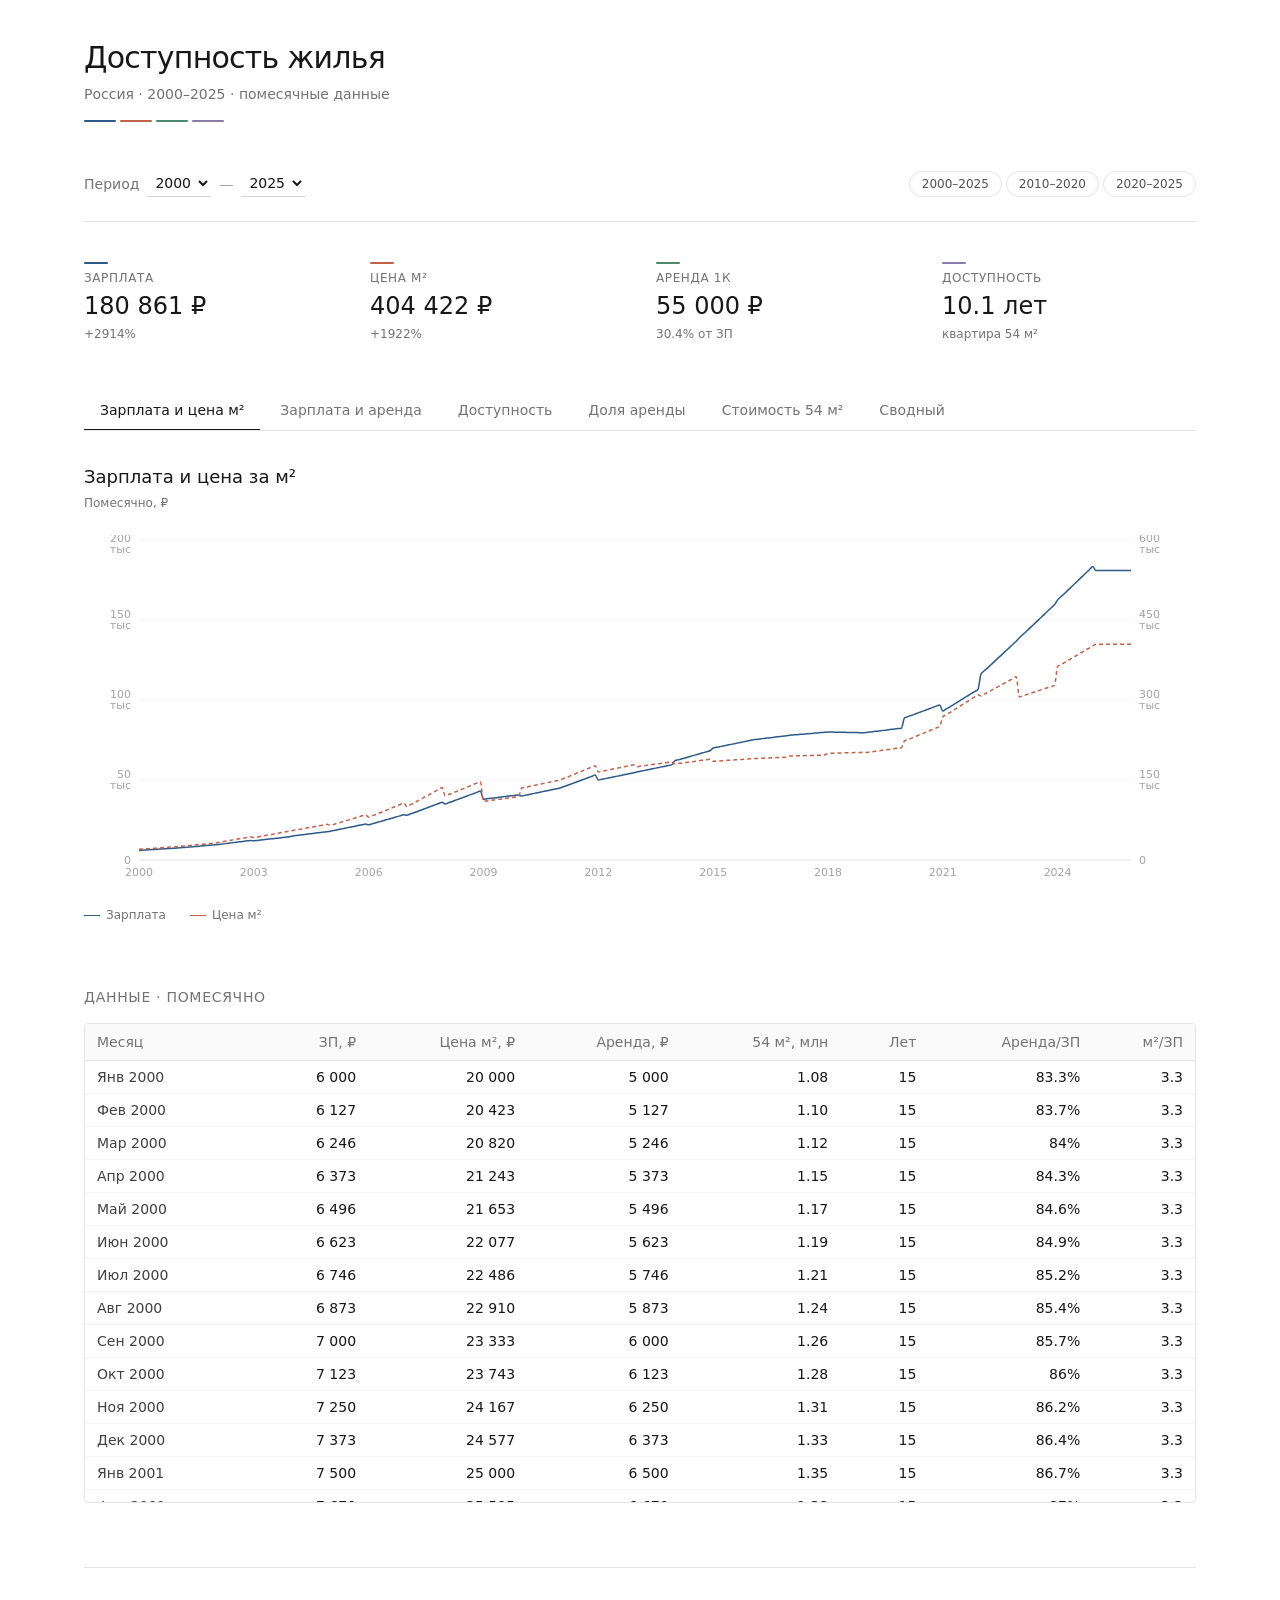
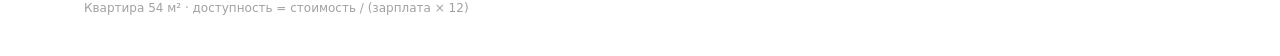
==== docs/index.html @ 2fc3dabb "Add year labels to X-axis chart ticks - Updated tickFormatter function in all chart components (sala" ====
<!doctype html>
<html lang="ru">
  <head>
    <meta charset="UTF-8" />
    <meta name="viewport" content="width=device-width, initial-scale=1.0" />
    <title>Доступность жилья в России · 2000–2025</title>
    <style>
      html, body {
        margin: 0;
        padding: 0;
        width: 100%;
        height: 100%;
        background-color: #ffffff;
        color: #171717;
        font-family: -apple-system, BlinkMacSystemFont, "Segoe UI", system-ui, sans-serif;
        -webkit-font-smoothing: antialiased;
      }
    </style>
    <script type="module" crossorigin src="./assets/index-QJTiPJtJ.js"></script>
    <link rel="stylesheet" crossorigin href="./assets/index-BvCu2fGX.css">
  </head>
  <body>
    <div id="root"></div>
  </body>
</html>
---- docs/assets/index-BvCu2fGX.css ----
/*! tailwindcss v4.3.3 | MIT License | https://tailwindcss.com */@layer properties{@supports (((-webkit-hyphens:none)) and (not (margin-trim:inline))) or ((-moz-orient:inline) and (not (color:rgb(from red r g b)))){*,:before,:after,::backdrop{--tw-rotate-x:initial;--tw-rotate-y:initial;--tw-rotate-z:initial;--tw-skew-x:initial;--tw-skew-y:initial;--tw-border-style:solid;--tw-font-weight:initial;--tw-tracking:initial;--tw-ordinal:initial;--tw-slashed-zero:initial;--tw-numeric-figure:initial;--tw-numeric-spacing:initial;--tw-numeric-fraction:initial;--tw-shadow:0 0 #0000;--tw-shadow-color:initial;--tw-shadow-alpha:100%;--tw-inset-shadow:0 0 #0000;--tw-inset-shadow-color:initial;--tw-inset-shadow-alpha:100%;--tw-ring-color:initial;--tw-ring-shadow:0 0 #0000;--tw-inset-ring-color:initial;--tw-inset-ring-shadow:0 0 #0000;--tw-ring-inset:initial;--tw-ring-offset-width:0px;--tw-ring-offset-color:#fff;--tw-ring-offset-shadow:0 0 #0000;--tw-blur:initial;--tw-brightness:initial;--tw-contrast:initial;--tw-grayscale:initial;--tw-hue-rotate:initial;--tw-invert:initial;--tw-opacity:initial;--tw-saturate:initial;--tw-sepia:initial;--tw-drop-shadow:initial;--tw-drop-shadow-color:initial;--tw-drop-shadow-alpha:100%;--tw-drop-shadow-size:initial;--tw-ease:initial}}}@layer theme{:root,:host{--font-sans:-apple-system, BlinkMacSystemFont, "Segoe UI", Roboto, "Helvetica Neue", "Noto Sans", Arial, sans-serif, "Apple Color Emoji", "Segoe UI Emoji", "Segoe UI Symbol", "Noto Color Emoji";--font-mono:ui-monospace, SFMono-Regular, Menlo, Monaco, Consolas, "Liberation Mono", "Courier New", monospace;--color-neutral-50:oklch(98.5% 0 none);--color-neutral-100:oklch(97% 0 none);--color-neutral-200:oklch(92.2% 0 none);--color-neutral-300:oklch(87% 0 none);--color-neutral-400:oklch(70.8% 0 none);--color-neutral-500:oklch(55.6% 0 none);--color-neutral-600:oklch(43.9% 0 none);--color-neutral-700:oklch(37.1% 0 none);--color-neutral-800:oklch(26.9% 0 none);--color-neutral-900:oklch(20.5% 0 none);--color-white:#fff;--spacing:.25rem;--container-6xl:72rem;--text-xs:.75rem;--text-xs--line-height:calc(1 / .75);--text-sm:.875rem;--text-sm--line-height:calc(1.25 / .875);--text-lg:1.125rem;--text-lg--line-height:calc(1.75 / 1.125);--text-2xl:1.5rem;--text-2xl--line-height:calc(2 / 1.5);--text-3xl:1.875rem;--text-3xl--line-height: 1.2 ;--font-weight-light:300;--font-weight-medium:500;--tracking-tight:-.025em;--tracking-wider:.05em;--radius-sm:.25rem;--ease-in:cubic-bezier(.4, 0, 1, 1);--ease-out:cubic-bezier(0, 0, .2, 1);--ease-in-out:cubic-bezier(.4, 0, .2, 1);--default-transition-duration:.15s;--default-transition-timing-function:cubic-bezier(.4, 0, .2, 1);--default-font-family:var(--font-sans);--default-mono-font-family:var(--font-mono)}}@layer base{*,:after,:before,::backdrop{box-sizing:border-box;border:0 solid;margin:0;padding:0}::file-selector-button{box-sizing:border-box;border:0 solid;margin:0;padding:0}html,:host{-webkit-text-size-adjust:100%;-moz-tab-size:4;tab-size:4;line-height:1.5;font-family:var(--default-font-family,-apple-system, BlinkMacSystemFont, "Segoe UI", Roboto, "Helvetica Neue", "Noto Sans", Arial, sans-serif, "Apple Color Emoji", "Segoe UI Emoji", "Segoe UI Symbol", "Noto Color Emoji");font-feature-settings:var(--default-font-feature-settings,normal);font-variation-settings:var(--default-font-variation-settings,normal);-webkit-tap-highlight-color:transparent}hr{height:0;color:inherit;border-top-width:1px}abbr:where([title]){-webkit-text-decoration:underline dotted;text-decoration:underline dotted}h1,h2,h3,h4,h5,h6{font-size:inherit;font-weight:inherit}a{color:inherit;-webkit-text-decoration:inherit;text-decoration:inherit}b,strong{font-weight:bolder}code,kbd,samp,pre{font-family:var(--default-mono-font-family,ui-monospace, SFMono-Regular, Menlo, Monaco, Consolas, "Liberation Mono", "Courier New", monospace);font-feature-settings:var(--default-mono-font-feature-settings,normal);font-variation-settings:var(--default-mono-font-variation-settings,normal);font-size:1em}small{font-size:80%}sub,sup{vertical-align:baseline;font-size:75%;line-height:0;position:relative}sub{bottom:-.25em}sup{top:-.5em}table{text-indent:0;border-color:inherit;border-collapse:collapse}:-moz-focusring:where(:not(iframe)){outline:auto}progress{vertical-align:baseline}summary{display:list-item}ol,ul,menu{list-style:none}img,svg,video,canvas,audio,iframe,embed,object{vertical-align:middle;display:block}img,video{max-width:100%;height:auto}button,input,select,optgroup,textarea{font:inherit;font-feature-settings:inherit;font-variation-settings:inherit;letter-spacing:inherit;color:inherit;opacity:1;background-color:#0000;border-radius:0}::file-selector-button{font:inherit;font-feature-settings:inherit;font-variation-settings:inherit;letter-spacing:inherit;color:inherit;opacity:1;background-color:#0000;border-radius:0}:where(select:is([multiple],[size])) optgroup{font-weight:bolder}:where(select:is([multiple],[size])) optgroup option{padding-inline-start:20px}::file-selector-button{margin-inline-end:4px}::placeholder{opacity:1}@supports (not ((-webkit-appearance:-apple-pay-button))) or (contain-intrinsic-size:1px){::placeholder{color:currentColor}@supports (color:color-mix(in lab,red,red)){::placeholder{color:color-mix(in oklab,currentcolor 50%,transparent)}}}textarea{resize:vertical}::-webkit-search-decoration{-webkit-appearance:none}::-webkit-date-and-time-value{min-height:1lh;text-align:inherit}::-webkit-datetime-edit{display:inline-flex}::-webkit-datetime-edit-fields-wrapper{padding:0}::-webkit-datetime-edit{padding-block:0}::-webkit-datetime-edit-year-field{padding-block:0}::-webkit-datetime-edit-month-field{padding-block:0}::-webkit-datetime-edit-day-field{padding-block:0}::-webkit-datetime-edit-hour-field{padding-block:0}::-webkit-datetime-edit-minute-field{padding-block:0}::-webkit-datetime-edit-second-field{padding-block:0}::-webkit-datetime-edit-millisecond-field{padding-block:0}::-webkit-datetime-edit-meridiem-field{padding-block:0}::-webkit-calendar-picker-indicator{line-height:1}:-moz-ui-invalid{box-shadow:none}button,input:where([type=button],[type=reset],[type=submit]){-webkit-appearance:button;-moz-appearance:button;appearance:button}::file-selector-button{-webkit-appearance:button;-moz-appearance:button;appearance:button}::-webkit-inner-spin-button{height:auto}::-webkit-outer-spin-button{height:auto}[hidden]:where(:not([hidden=until-found])){display:none!important}}@layer components;@layer utilities{.visible{visibility:visible}.absolute{position:absolute}.fixed{position:fixed}.relative{position:relative}.sticky{position:sticky}.top-0{top:0}.right-0{right:0}.bottom-0{bottom:0}.left-0{left:0}.container{width:100%}@media(min-width:40rem){.container{max-width:40rem}}@media(min-width:48rem){.container{max-width:48rem}}@media(min-width:64rem){.container{max-width:64rem}}@media(min-width:80rem){.container{max-width:80rem}}@media(min-width:96rem){.container{max-width:96rem}}.mx-auto{margin-inline:auto}.mt-1{margin-top:var(--spacing)}.mt-2{margin-top:calc(var(--spacing) * 2)}.mt-3{margin-top:calc(var(--spacing) * 3)}.mt-4{margin-top:calc(var(--spacing) * 4)}.mr-1\.5{margin-right:calc(var(--spacing) * 1.5)}.mb-1{margin-bottom:var(--spacing)}.mb-4{margin-bottom:calc(var(--spacing) * 4)}.mb-6{margin-bottom:calc(var(--spacing) * 6)}.mb-8{margin-bottom:calc(var(--spacing) * 8)}.mb-10{margin-bottom:calc(var(--spacing) * 10)}.mb-12{margin-bottom:calc(var(--spacing) * 12)}.mb-16{margin-bottom:calc(var(--spacing) * 16)}.ml-auto{margin-left:auto}.block{display:block}.flex{display:flex}.grid{display:grid}.hidden{display:none}.inline-block{display:inline-block}.table{display:table}.h-0\.5{height:calc(var(--spacing) * .5)}.h-2{height:calc(var(--spacing) * 2)}.h-px{height:1px}.max-h-\[480px\]{max-height:480px}.min-h-screen{min-height:100vh}.w-2{width:calc(var(--spacing) * 2)}.w-4{width:calc(var(--spacing) * 4)}.w-6{width:calc(var(--spacing) * 6)}.w-8{width:calc(var(--spacing) * 8)}.w-full{width:100%}.max-w-6xl{max-width:var(--container-6xl)}.transform{transform:var(--tw-rotate-x,) var(--tw-rotate-y,) var(--tw-rotate-z,) var(--tw-skew-x,) var(--tw-skew-y,)}.resize{resize:both}.grid-cols-2{grid-template-columns:repeat(2,minmax(0,1fr))}.flex-wrap{flex-wrap:wrap}.items-center{align-items:center}.gap-1{gap:var(--spacing)}.gap-1\.5{gap:calc(var(--spacing) * 1.5)}.gap-2{gap:calc(var(--spacing) * 2)}.gap-4{gap:calc(var(--spacing) * 4)}.gap-5{gap:calc(var(--spacing) * 5)}.gap-6{gap:calc(var(--spacing) * 6)}.gap-8{gap:calc(var(--spacing) * 8)}.overflow-x-auto{overflow-x:auto}.overflow-y-auto{overflow-y:auto}.rounded-full{border-radius:3.40282e38px}.rounded-sm{border-radius:var(--radius-sm)}.border{border-style:var(--tw-border-style);border-width:1px}.border-t{border-top-style:var(--tw-border-style);border-top-width:1px}.border-b{border-bottom-style:var(--tw-border-style);border-bottom-width:1px}.border-neutral-100{border-color:var(--color-neutral-100)}.border-neutral-200{border-color:var(--color-neutral-200)}.border-neutral-300{border-color:var(--color-neutral-300)}.bg-neutral-50{background-color:var(--color-neutral-50)}.bg-neutral-900{background-color:var(--color-neutral-900)}.bg-transparent{background-color:#0000}.bg-white{background-color:var(--color-white)}.px-1{padding-inline:var(--spacing)}.px-3{padding-inline:calc(var(--spacing) * 3)}.px-4{padding-inline:calc(var(--spacing) * 4)}.px-5{padding-inline:calc(var(--spacing) * 5)}.py-1{padding-block:var(--spacing)}.py-1\.5{padding-block:calc(var(--spacing) * 1.5)}.py-2{padding-block:calc(var(--spacing) * 2)}.py-2\.5{padding-block:calc(var(--spacing) * 2.5)}.py-10{padding-block:calc(var(--spacing) * 10)}.pt-2{padding-top:calc(var(--spacing) * 2)}.pt-8{padding-top:calc(var(--spacing) * 8)}.pb-6{padding-bottom:calc(var(--spacing) * 6)}.text-left{text-align:left}.text-right{text-align:right}.text-2xl{font-size:var(--text-2xl);line-height:var(--tw-leading,var(--text-2xl--line-height))}.text-3xl{font-size:var(--text-3xl);line-height:var(--tw-leading,var(--text-3xl--line-height))}.text-lg{font-size:var(--text-lg);line-height:var(--tw-leading,var(--text-lg--line-height))}.text-sm{font-size:var(--text-sm);line-height:var(--tw-leading,var(--text-sm--line-height))}.text-xs{font-size:var(--text-xs);line-height:var(--tw-leading,var(--text-xs--line-height))}.font-light{--tw-font-weight:var(--font-weight-light);font-weight:var(--font-weight-light)}.font-medium{--tw-font-weight:var(--font-weight-medium);font-weight:var(--font-weight-medium)}.tracking-tight{--tw-tracking:var(--tracking-tight);letter-spacing:var(--tracking-tight)}.tracking-wider{--tw-tracking:var(--tracking-wider);letter-spacing:var(--tracking-wider)}.text-neutral-400{color:var(--color-neutral-400)}.text-neutral-500{color:var(--color-neutral-500)}.text-neutral-600{color:var(--color-neutral-600)}.text-neutral-700{color:var(--color-neutral-700)}.text-neutral-900{color:var(--color-neutral-900)}.uppercase{text-transform:uppercase}.tabular-nums{--tw-numeric-spacing:tabular-nums;font-variant-numeric:var(--tw-ordinal,) var(--tw-slashed-zero,) var(--tw-numeric-figure,) var(--tw-numeric-spacing,) var(--tw-numeric-fraction,)}.shadow-sm{--tw-shadow:0 1px 3px 0 var(--tw-shadow-color,#0000001a), 0 1px 2px -1px var(--tw-shadow-color,#0000001a);box-shadow:var(--tw-inset-shadow),var(--tw-inset-ring-shadow),var(--tw-ring-offset-shadow),var(--tw-ring-shadow),var(--tw-shadow)}.blur{--tw-blur:blur(8px);filter:var(--tw-blur,) var(--tw-brightness,) var(--tw-contrast,) var(--tw-grayscale,) var(--tw-hue-rotate,) var(--tw-invert,) var(--tw-saturate,) var(--tw-sepia,) var(--tw-drop-shadow,)}.invert{--tw-invert:invert(100%);filter:var(--tw-blur,) var(--tw-brightness,) var(--tw-contrast,) var(--tw-grayscale,) var(--tw-hue-rotate,) var(--tw-invert,) var(--tw-saturate,) var(--tw-sepia,) var(--tw-drop-shadow,)}.filter{filter:var(--tw-blur,) var(--tw-brightness,) var(--tw-contrast,) var(--tw-grayscale,) var(--tw-hue-rotate,) var(--tw-invert,) var(--tw-saturate,) var(--tw-sepia,) var(--tw-drop-shadow,)}.transition{transition-property:color,background-color,border-color,outline-color,text-decoration-color,fill,stroke,--tw-gradient-from,--tw-gradient-via,--tw-gradient-to,opacity,box-shadow,transform,translate,scale,rotate,filter,-webkit-backdrop-filter,backdrop-filter,display,content-visibility,overlay,pointer-events;transition-timing-function:var(--tw-ease,var(--default-transition-timing-function));transition-duration:var(--tw-duration,var(--default-transition-duration))}.transition\!{transition-property:color,background-color,border-color,outline-color,text-decoration-color,fill,stroke,--tw-gradient-from,--tw-gradient-via,--tw-gradient-to,opacity,box-shadow,transform,translate,scale,rotate,filter,-webkit-backdrop-filter,backdrop-filter,display,content-visibility,overlay,pointer-events!important;transition-timing-function:var(--tw-ease,var(--default-transition-timing-function))!important;transition-duration:var(--tw-duration,var(--default-transition-duration))!important}.transition-colors{transition-property:color,background-color,border-color,outline-color,text-decoration-color,fill,stroke,--tw-gradient-from,--tw-gradient-via,--tw-gradient-to;transition-timing-function:var(--tw-ease,var(--default-transition-timing-function));transition-duration:var(--tw-duration,var(--default-transition-duration))}.ease-in{--tw-ease:var(--ease-in);transition-timing-function:var(--ease-in)}.ease-in-out{--tw-ease:var(--ease-in-out);transition-timing-function:var(--ease-in-out)}.ease-out{--tw-ease:var(--ease-out);transition-timing-function:var(--ease-out)}@media(hover:hover){.hover\:border-neutral-400:hover{border-color:var(--color-neutral-400)}.hover\:bg-neutral-50\/50:hover{background-color:#fafafa80}@supports (color:color-mix(in lab,red,red)){.hover\:bg-neutral-50\/50:hover{background-color:color-mix(in oklab,var(--color-neutral-50) 50%,transparent)}}.hover\:text-neutral-800:hover{color:var(--color-neutral-800)}.hover\:text-neutral-900:hover{color:var(--color-neutral-900)}}.focus\:border-neutral-900:focus{border-color:var(--color-neutral-900)}.focus\:outline-none:focus{--tw-outline-style:none;outline-style:none}@media(min-width:48rem){.md\:grid-cols-4{grid-template-columns:repeat(4,minmax(0,1fr))}}}@property --tw-rotate-x{syntax:"*";inherits:false}@property --tw-rotate-y{syntax:"*";inherits:false}@property --tw-rotate-z{syntax:"*";inherits:false}@property --tw-skew-x{syntax:"*";inherits:false}@property --tw-skew-y{syntax:"*";inherits:false}@property --tw-border-style{syntax:"*";inherits:false;initial-value:solid}@property --tw-font-weight{syntax:"*";inherits:false}@property --tw-tracking{syntax:"*";inherits:false}@property --tw-ordinal{syntax:"*";inherits:false}@property --tw-slashed-zero{syntax:"*";inherits:false}@property --tw-numeric-figure{syntax:"*";inherits:false}@property --tw-numeric-spacing{syntax:"*";inherits:false}@property --tw-numeric-fraction{syntax:"*";inherits:false}@property --tw-shadow{syntax:"*";inherits:false;initial-value:0 0 #0000}@property --tw-shadow-color{syntax:"*";inherits:false}@property --tw-shadow-alpha{syntax:"<percentage>";inherits:false;initial-value:100%}@property --tw-inset-shadow{syntax:"*";inherits:false;initial-value:0 0 #0000}@property --tw-inset-shadow-color{syntax:"*";inherits:false}@property --tw-inset-shadow-alpha{syntax:"<percentage>";inherits:false;initial-value:100%}@property --tw-ring-color{syntax:"*";inherits:false}@property --tw-ring-shadow{syntax:"*";inherits:false;initial-value:0 0 #0000}@property --tw-inset-ring-color{syntax:"*";inherits:false}@property --tw-inset-ring-shadow{syntax:"*";inherits:false;initial-value:0 0 #0000}@property --tw-ring-inset{syntax:"*";inherits:false}@property --tw-ring-offset-width{syntax:"<length>";inherits:false;initial-value:0}@property --tw-ring-offset-color{syntax:"*";inherits:false;initial-value:#fff}@property --tw-ring-offset-shadow{syntax:"*";inherits:false;initial-value:0 0 #0000}@property --tw-blur{syntax:"*";inherits:false}@property --tw-brightness{syntax:"*";inherits:false}@property --tw-contrast{syntax:"*";inherits:false}@property --tw-grayscale{syntax:"*";inherits:false}@property --tw-hue-rotate{syntax:"*";inherits:false}@property --tw-invert{syntax:"*";inherits:false}@property --tw-opacity{syntax:"*";inherits:false}@property --tw-saturate{syntax:"*";inherits:false}@property --tw-sepia{syntax:"*";inherits:false}@property --tw-drop-shadow{syntax:"*";inherits:false}@property --tw-drop-shadow-color{syntax:"*";inherits:false}@property --tw-drop-shadow-alpha{syntax:"<percentage>";inherits:false;initial-value:100%}@property --tw-drop-shadow-size{syntax:"*";inherits:false}@property --tw-ease{syntax:"*";inherits:false}
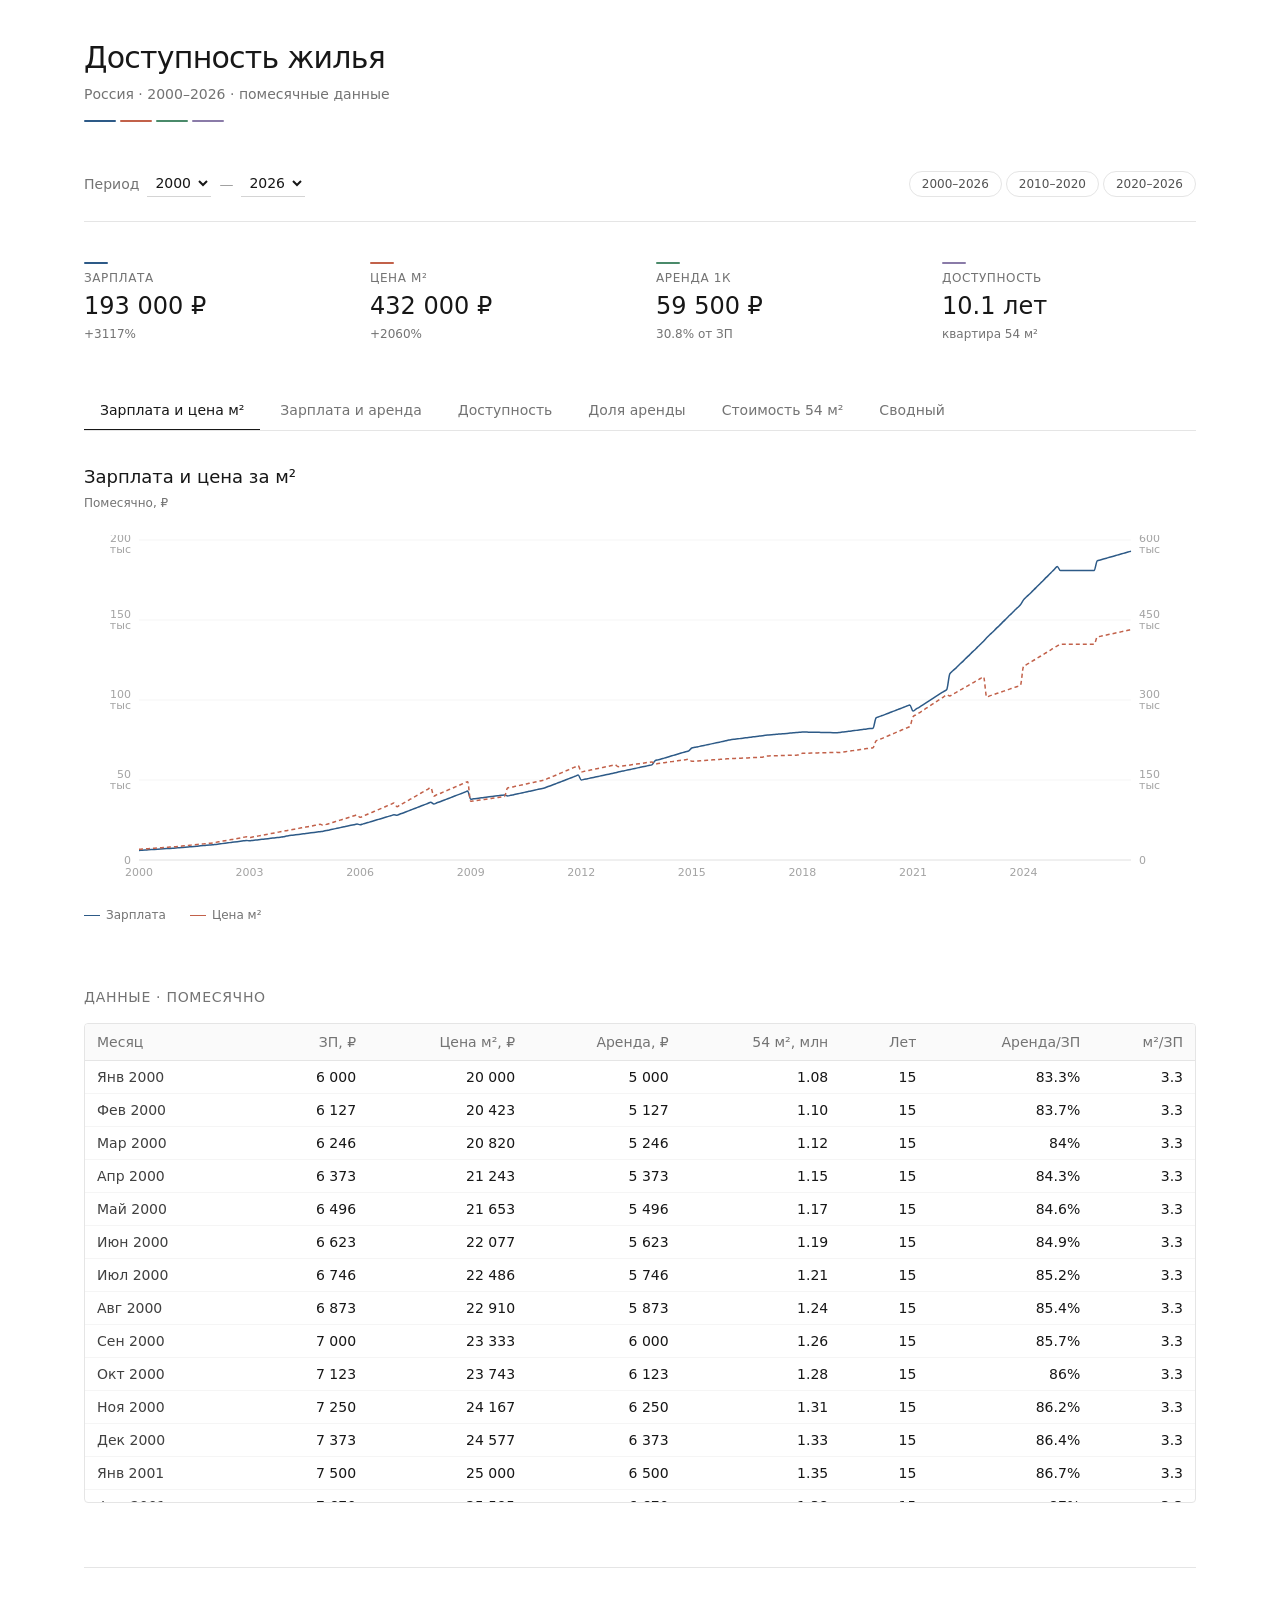
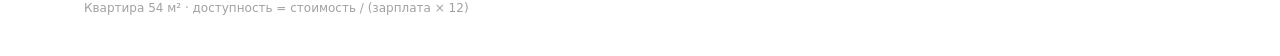
==== commit a0d68e4e: "Add 2026 housing affordability data to dashboard - Updated `docs/assets/index-BOC7VUZ_.js` to includ" ====
--- a/docs/index.html
+++ b/docs/index.html
@@ -3,7 +3,7 @@
   <head>
     <meta charset="UTF-8" />
     <meta name="viewport" content="width=device-width, initial-scale=1.0" />
-    <title>Доступность жилья в России · 2000–2025</title>
+    <title>Доступность жилья в России · 2000–2026</title>
     <style>
       html, body {
         margin: 0;
@@ -16,7 +16,7 @@
         -webkit-font-smoothing: antialiased;
       }
     </style>
-    <script type="module" crossorigin src="./assets/index-QJTiPJtJ.js"></script>
+    <script type="module" crossorigin src="./assets/index-BOC7VUZ_.js"></script>
     <link rel="stylesheet" crossorigin href="./assets/index-BvCu2fGX.css">
   </head>
   <body>
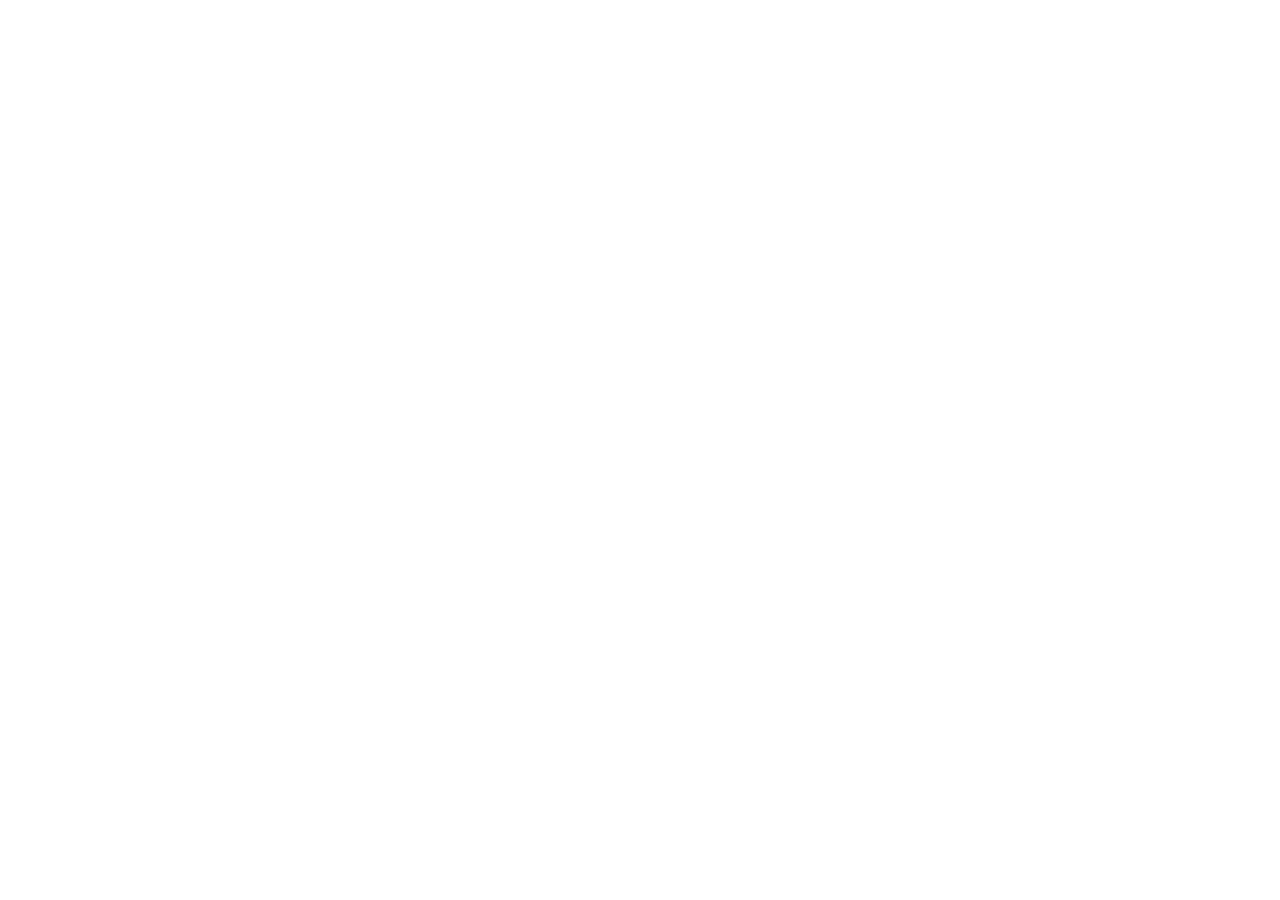
==== commit 88b4e129: "Update page title year range to 2000–2026 - Modified `docs/index.html` to change the `<title>` from " ====
--- a/docs/index.html
+++ b/docs/index.html
@@ -16,8 +16,8 @@
         -webkit-font-smoothing: antialiased;
       }
     </style>
-    <script type="module" crossorigin src="./assets/index-BOC7VUZ_.js"></script>
-    <link rel="stylesheet" crossorigin href="./assets/index-BvCu2fGX.css">
+    <script type="module" crossorigin src="./assets/index-kle-BVce.js"></script>
+    <link rel="stylesheet" crossorigin href="./assets/index-DPVk9dAH.css">
   </head>
   <body>
     <div id="root"></div>
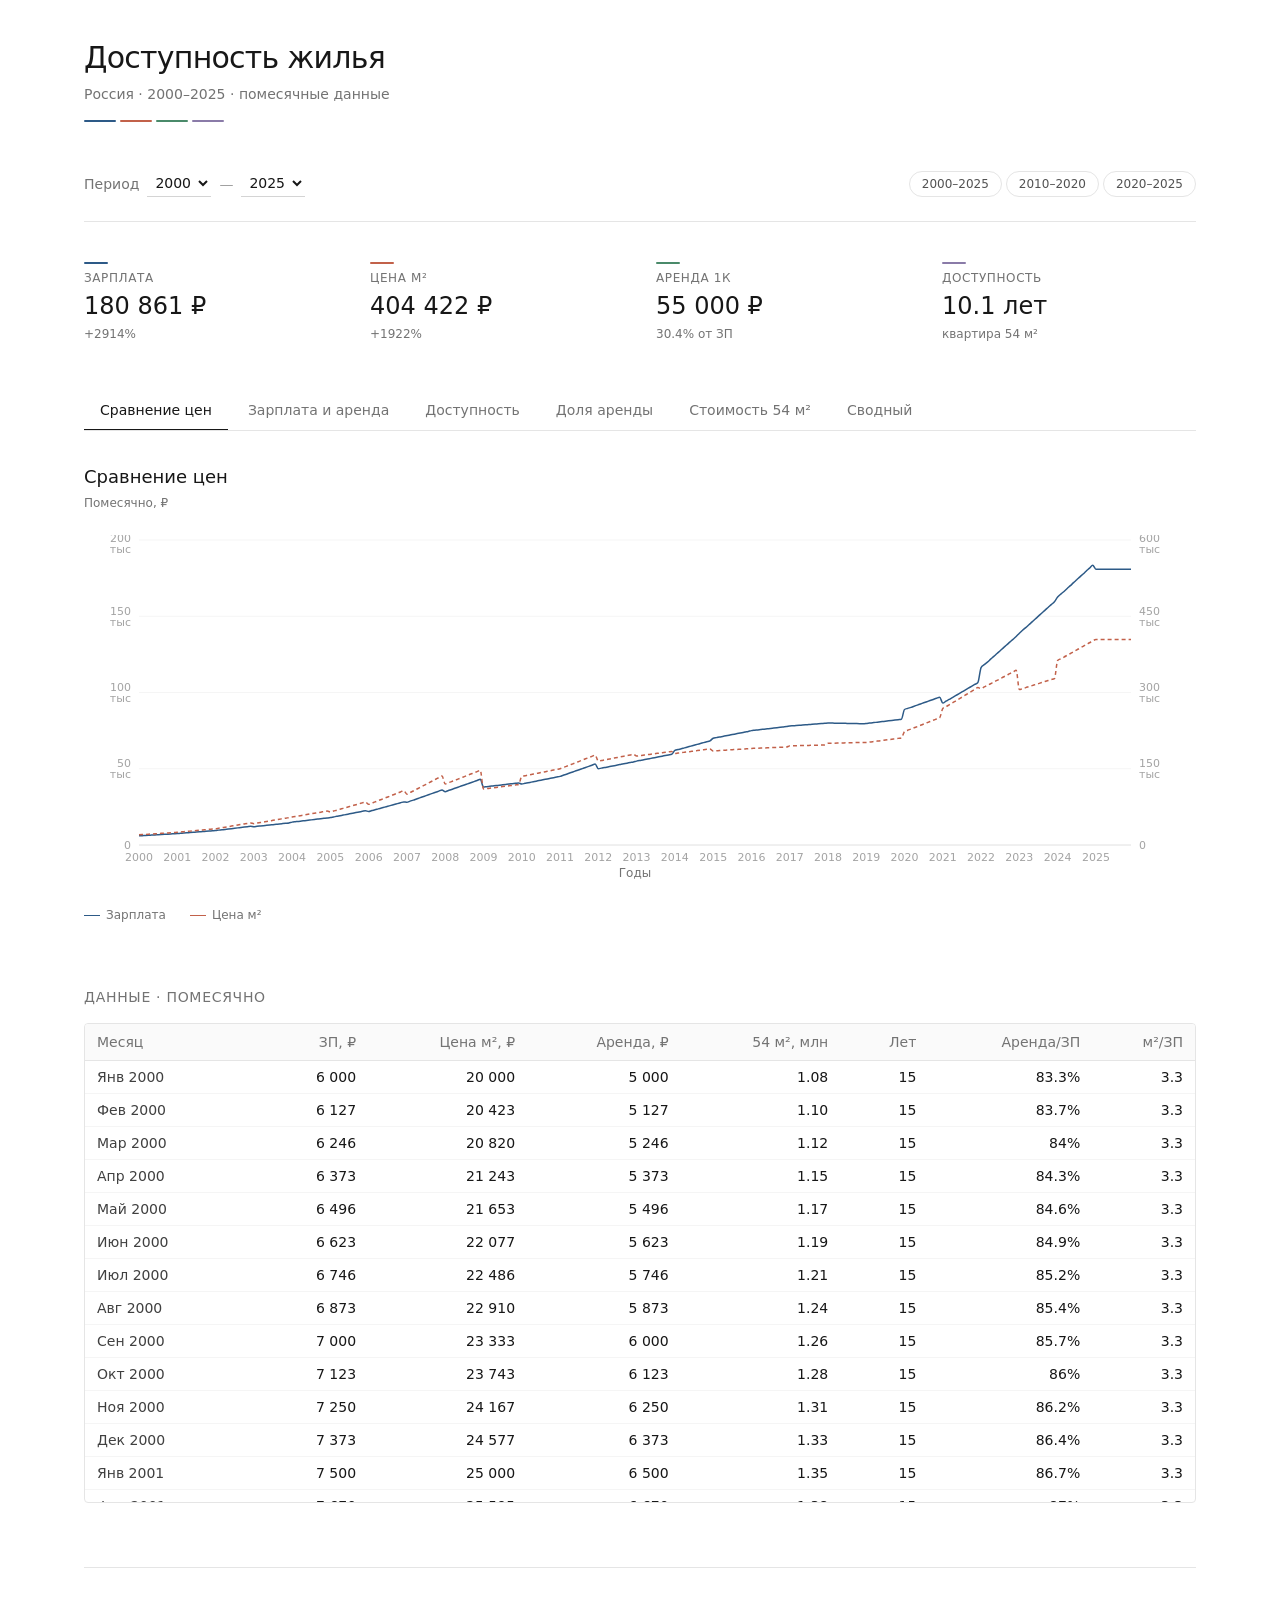
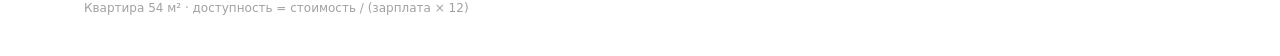
==== commit fda7f91a: "Add year labels to X-axis of all charts - Updated `tickFormatter` in `XAxis` components across all c" ====
--- a/docs/index.html
+++ b/docs/index.html
@@ -3,7 +3,7 @@
   <head>
     <meta charset="UTF-8" />
     <meta name="viewport" content="width=device-width, initial-scale=1.0" />
-    <title>Доступность жилья в России · 2000–2026</title>
+    <title>Доступность жилья в России · 2000–202</title>
     <style>
       html, body {
         margin: 0;
@@ -16,8 +16,8 @@
         -webkit-font-smoothing: antialiased;
       }
     </style>
-    <script type="module" crossorigin src="./assets/index-kle-BVce.js"></script>
-    <link rel="stylesheet" crossorigin href="./assets/index-DPVk9dAH.css">
+    <script type="module" crossorigin src="./assets/index-8TYne05n.js"></script>
+    <link rel="stylesheet" crossorigin href="./assets/index-BvCu2fGX.css">
   </head>
   <body>
     <div id="root"></div>
--- a/docs/assets/index-BvCu2fGX.css
+++ b/docs/assets/index-BvCu2fGX.css
@@ -0,0 +1 @@
+/*! tailwindcss v4.3.3 | MIT License | https://tailwindcss.com */@layer properties{@supports (((-webkit-hyphens:none)) and (not (margin-trim:inline))) or ((-moz-orient:inline) and (not (color:rgb(from red r g b)))){*,:before,:after,::backdrop{--tw-rotate-x:initial;--tw-rotate-y:initial;--tw-rotate-z:initial;--tw-skew-x:initial;--tw-skew-y:initial;--tw-border-style:solid;--tw-font-weight:initial;--tw-tracking:initial;--tw-ordinal:initial;--tw-slashed-zero:initial;--tw-numeric-figure:initial;--tw-numeric-spacing:initial;--tw-numeric-fraction:initial;--tw-shadow:0 0 #0000;--tw-shadow-color:initial;--tw-shadow-alpha:100%;--tw-inset-shadow:0 0 #0000;--tw-inset-shadow-color:initial;--tw-inset-shadow-alpha:100%;--tw-ring-color:initial;--tw-ring-shadow:0 0 #0000;--tw-inset-ring-color:initial;--tw-inset-ring-shadow:0 0 #0000;--tw-ring-inset:initial;--tw-ring-offset-width:0px;--tw-ring-offset-color:#fff;--tw-ring-offset-shadow:0 0 #0000;--tw-blur:initial;--tw-brightness:initial;--tw-contrast:initial;--tw-grayscale:initial;--tw-hue-rotate:initial;--tw-invert:initial;--tw-opacity:initial;--tw-saturate:initial;--tw-sepia:initial;--tw-drop-shadow:initial;--tw-drop-shadow-color:initial;--tw-drop-shadow-alpha:100%;--tw-drop-shadow-size:initial;--tw-ease:initial}}}@layer theme{:root,:host{--font-sans:-apple-system, BlinkMacSystemFont, "Segoe UI", Roboto, "Helvetica Neue", "Noto Sans", Arial, sans-serif, "Apple Color Emoji", "Segoe UI Emoji", "Segoe UI Symbol", "Noto Color Emoji";--font-mono:ui-monospace, SFMono-Regular, Menlo, Monaco, Consolas, "Liberation Mono", "Courier New", monospace;--color-neutral-50:oklch(98.5% 0 none);--color-neutral-100:oklch(97% 0 none);--color-neutral-200:oklch(92.2% 0 none);--color-neutral-300:oklch(87% 0 none);--color-neutral-400:oklch(70.8% 0 none);--color-neutral-500:oklch(55.6% 0 none);--color-neutral-600:oklch(43.9% 0 none);--color-neutral-700:oklch(37.1% 0 none);--color-neutral-800:oklch(26.9% 0 none);--color-neutral-900:oklch(20.5% 0 none);--color-white:#fff;--spacing:.25rem;--container-6xl:72rem;--text-xs:.75rem;--text-xs--line-height:calc(1 / .75);--text-sm:.875rem;--text-sm--line-height:calc(1.25 / .875);--text-lg:1.125rem;--text-lg--line-height:calc(1.75 / 1.125);--text-2xl:1.5rem;--text-2xl--line-height:calc(2 / 1.5);--text-3xl:1.875rem;--text-3xl--line-height: 1.2 ;--font-weight-light:300;--font-weight-medium:500;--tracking-tight:-.025em;--tracking-wider:.05em;--radius-sm:.25rem;--ease-in:cubic-bezier(.4, 0, 1, 1);--ease-out:cubic-bezier(0, 0, .2, 1);--ease-in-out:cubic-bezier(.4, 0, .2, 1);--default-transition-duration:.15s;--default-transition-timing-function:cubic-bezier(.4, 0, .2, 1);--default-font-family:var(--font-sans);--default-mono-font-family:var(--font-mono)}}@layer base{*,:after,:before,::backdrop{box-sizing:border-box;border:0 solid;margin:0;padding:0}::file-selector-button{box-sizing:border-box;border:0 solid;margin:0;padding:0}html,:host{-webkit-text-size-adjust:100%;-moz-tab-size:4;tab-size:4;line-height:1.5;font-family:var(--default-font-family,-apple-system, BlinkMacSystemFont, "Segoe UI", Roboto, "Helvetica Neue", "Noto Sans", Arial, sans-serif, "Apple Color Emoji", "Segoe UI Emoji", "Segoe UI Symbol", "Noto Color Emoji");font-feature-settings:var(--default-font-feature-settings,normal);font-variation-settings:var(--default-font-variation-settings,normal);-webkit-tap-highlight-color:transparent}hr{height:0;color:inherit;border-top-width:1px}abbr:where([title]){-webkit-text-decoration:underline dotted;text-decoration:underline dotted}h1,h2,h3,h4,h5,h6{font-size:inherit;font-weight:inherit}a{color:inherit;-webkit-text-decoration:inherit;text-decoration:inherit}b,strong{font-weight:bolder}code,kbd,samp,pre{font-family:var(--default-mono-font-family,ui-monospace, SFMono-Regular, Menlo, Monaco, Consolas, "Liberation Mono", "Courier New", monospace);font-feature-settings:var(--default-mono-font-feature-settings,normal);font-variation-settings:var(--default-mono-font-variation-settings,normal);font-size:1em}small{font-size:80%}sub,sup{vertical-align:baseline;font-size:75%;line-height:0;position:relative}sub{bottom:-.25em}sup{top:-.5em}table{text-indent:0;border-color:inherit;border-collapse:collapse}:-moz-focusring:where(:not(iframe)){outline:auto}progress{vertical-align:baseline}summary{display:list-item}ol,ul,menu{list-style:none}img,svg,video,canvas,audio,iframe,embed,object{vertical-align:middle;display:block}img,video{max-width:100%;height:auto}button,input,select,optgroup,textarea{font:inherit;font-feature-settings:inherit;font-variation-settings:inherit;letter-spacing:inherit;color:inherit;opacity:1;background-color:#0000;border-radius:0}::file-selector-button{font:inherit;font-feature-settings:inherit;font-variation-settings:inherit;letter-spacing:inherit;color:inherit;opacity:1;background-color:#0000;border-radius:0}:where(select:is([multiple],[size])) optgroup{font-weight:bolder}:where(select:is([multiple],[size])) optgroup option{padding-inline-start:20px}::file-selector-button{margin-inline-end:4px}::placeholder{opacity:1}@supports (not ((-webkit-appearance:-apple-pay-button))) or (contain-intrinsic-size:1px){::placeholder{color:currentColor}@supports (color:color-mix(in lab,red,red)){::placeholder{color:color-mix(in oklab,currentcolor 50%,transparent)}}}textarea{resize:vertical}::-webkit-search-decoration{-webkit-appearance:none}::-webkit-date-and-time-value{min-height:1lh;text-align:inherit}::-webkit-datetime-edit{display:inline-flex}::-webkit-datetime-edit-fields-wrapper{padding:0}::-webkit-datetime-edit{padding-block:0}::-webkit-datetime-edit-year-field{padding-block:0}::-webkit-datetime-edit-month-field{padding-block:0}::-webkit-datetime-edit-day-field{padding-block:0}::-webkit-datetime-edit-hour-field{padding-block:0}::-webkit-datetime-edit-minute-field{padding-block:0}::-webkit-datetime-edit-second-field{padding-block:0}::-webkit-datetime-edit-millisecond-field{padding-block:0}::-webkit-datetime-edit-meridiem-field{padding-block:0}::-webkit-calendar-picker-indicator{line-height:1}:-moz-ui-invalid{box-shadow:none}button,input:where([type=button],[type=reset],[type=submit]){-webkit-appearance:button;-moz-appearance:button;appearance:button}::file-selector-button{-webkit-appearance:button;-moz-appearance:button;appearance:button}::-webkit-inner-spin-button{height:auto}::-webkit-outer-spin-button{height:auto}[hidden]:where(:not([hidden=until-found])){display:none!important}}@layer components;@layer utilities{.visible{visibility:visible}.absolute{position:absolute}.fixed{position:fixed}.relative{position:relative}.sticky{position:sticky}.top-0{top:0}.right-0{right:0}.bottom-0{bottom:0}.left-0{left:0}.container{width:100%}@media(min-width:40rem){.container{max-width:40rem}}@media(min-width:48rem){.container{max-width:48rem}}@media(min-width:64rem){.container{max-width:64rem}}@media(min-width:80rem){.container{max-width:80rem}}@media(min-width:96rem){.container{max-width:96rem}}.mx-auto{margin-inline:auto}.mt-1{margin-top:var(--spacing)}.mt-2{margin-top:calc(var(--spacing) * 2)}.mt-3{margin-top:calc(var(--spacing) * 3)}.mt-4{margin-top:calc(var(--spacing) * 4)}.mr-1\.5{margin-right:calc(var(--spacing) * 1.5)}.mb-1{margin-bottom:var(--spacing)}.mb-4{margin-bottom:calc(var(--spacing) * 4)}.mb-6{margin-bottom:calc(var(--spacing) * 6)}.mb-8{margin-bottom:calc(var(--spacing) * 8)}.mb-10{margin-bottom:calc(var(--spacing) * 10)}.mb-12{margin-bottom:calc(var(--spacing) * 12)}.mb-16{margin-bottom:calc(var(--spacing) * 16)}.ml-auto{margin-left:auto}.block{display:block}.flex{display:flex}.grid{display:grid}.hidden{display:none}.inline-block{display:inline-block}.table{display:table}.h-0\.5{height:calc(var(--spacing) * .5)}.h-2{height:calc(var(--spacing) * 2)}.h-px{height:1px}.max-h-\[480px\]{max-height:480px}.min-h-screen{min-height:100vh}.w-2{width:calc(var(--spacing) * 2)}.w-4{width:calc(var(--spacing) * 4)}.w-6{width:calc(var(--spacing) * 6)}.w-8{width:calc(var(--spacing) * 8)}.w-full{width:100%}.max-w-6xl{max-width:var(--container-6xl)}.transform{transform:var(--tw-rotate-x,) var(--tw-rotate-y,) var(--tw-rotate-z,) var(--tw-skew-x,) var(--tw-skew-y,)}.resize{resize:both}.grid-cols-2{grid-template-columns:repeat(2,minmax(0,1fr))}.flex-wrap{flex-wrap:wrap}.items-center{align-items:center}.gap-1{gap:var(--spacing)}.gap-1\.5{gap:calc(var(--spacing) * 1.5)}.gap-2{gap:calc(var(--spacing) * 2)}.gap-4{gap:calc(var(--spacing) * 4)}.gap-5{gap:calc(var(--spacing) * 5)}.gap-6{gap:calc(var(--spacing) * 6)}.gap-8{gap:calc(var(--spacing) * 8)}.overflow-x-auto{overflow-x:auto}.overflow-y-auto{overflow-y:auto}.rounded-full{border-radius:3.40282e38px}.rounded-sm{border-radius:var(--radius-sm)}.border{border-style:var(--tw-border-style);border-width:1px}.border-t{border-top-style:var(--tw-border-style);border-top-width:1px}.border-b{border-bottom-style:var(--tw-border-style);border-bottom-width:1px}.border-neutral-100{border-color:var(--color-neutral-100)}.border-neutral-200{border-color:var(--color-neutral-200)}.border-neutral-300{border-color:var(--color-neutral-300)}.bg-neutral-50{background-color:var(--color-neutral-50)}.bg-neutral-900{background-color:var(--color-neutral-900)}.bg-transparent{background-color:#0000}.bg-white{background-color:var(--color-white)}.px-1{padding-inline:var(--spacing)}.px-3{padding-inline:calc(var(--spacing) * 3)}.px-4{padding-inline:calc(var(--spacing) * 4)}.px-5{padding-inline:calc(var(--spacing) * 5)}.py-1{padding-block:var(--spacing)}.py-1\.5{padding-block:calc(var(--spacing) * 1.5)}.py-2{padding-block:calc(var(--spacing) * 2)}.py-2\.5{padding-block:calc(var(--spacing) * 2.5)}.py-10{padding-block:calc(var(--spacing) * 10)}.pt-2{padding-top:calc(var(--spacing) * 2)}.pt-8{padding-top:calc(var(--spacing) * 8)}.pb-6{padding-bottom:calc(var(--spacing) * 6)}.text-left{text-align:left}.text-right{text-align:right}.text-2xl{font-size:var(--text-2xl);line-height:var(--tw-leading,var(--text-2xl--line-height))}.text-3xl{font-size:var(--text-3xl);line-height:var(--tw-leading,var(--text-3xl--line-height))}.text-lg{font-size:var(--text-lg);line-height:var(--tw-leading,var(--text-lg--line-height))}.text-sm{font-size:var(--text-sm);line-height:var(--tw-leading,var(--text-sm--line-height))}.text-xs{font-size:var(--text-xs);line-height:var(--tw-leading,var(--text-xs--line-height))}.font-light{--tw-font-weight:var(--font-weight-light);font-weight:var(--font-weight-light)}.font-medium{--tw-font-weight:var(--font-weight-medium);font-weight:var(--font-weight-medium)}.tracking-tight{--tw-tracking:var(--tracking-tight);letter-spacing:var(--tracking-tight)}.tracking-wider{--tw-tracking:var(--tracking-wider);letter-spacing:var(--tracking-wider)}.text-neutral-400{color:var(--color-neutral-400)}.text-neutral-500{color:var(--color-neutral-500)}.text-neutral-600{color:var(--color-neutral-600)}.text-neutral-700{color:var(--color-neutral-700)}.text-neutral-900{color:var(--color-neutral-900)}.uppercase{text-transform:uppercase}.tabular-nums{--tw-numeric-spacing:tabular-nums;font-variant-numeric:var(--tw-ordinal,) var(--tw-slashed-zero,) var(--tw-numeric-figure,) var(--tw-numeric-spacing,) var(--tw-numeric-fraction,)}.shadow-sm{--tw-shadow:0 1px 3px 0 var(--tw-shadow-color,#0000001a), 0 1px 2px -1px var(--tw-shadow-color,#0000001a);box-shadow:var(--tw-inset-shadow),var(--tw-inset-ring-shadow),var(--tw-ring-offset-shadow),var(--tw-ring-shadow),var(--tw-shadow)}.blur{--tw-blur:blur(8px);filter:var(--tw-blur,) var(--tw-brightness,) var(--tw-contrast,) var(--tw-grayscale,) var(--tw-hue-rotate,) var(--tw-invert,) var(--tw-saturate,) var(--tw-sepia,) var(--tw-drop-shadow,)}.invert{--tw-invert:invert(100%);filter:var(--tw-blur,) var(--tw-brightness,) var(--tw-contrast,) var(--tw-grayscale,) var(--tw-hue-rotate,) var(--tw-invert,) var(--tw-saturate,) var(--tw-sepia,) var(--tw-drop-shadow,)}.filter{filter:var(--tw-blur,) var(--tw-brightness,) var(--tw-contrast,) var(--tw-grayscale,) var(--tw-hue-rotate,) var(--tw-invert,) var(--tw-saturate,) var(--tw-sepia,) var(--tw-drop-shadow,)}.transition{transition-property:color,background-color,border-color,outline-color,text-decoration-color,fill,stroke,--tw-gradient-from,--tw-gradient-via,--tw-gradient-to,opacity,box-shadow,transform,translate,scale,rotate,filter,-webkit-backdrop-filter,backdrop-filter,display,content-visibility,overlay,pointer-events;transition-timing-function:var(--tw-ease,var(--default-transition-timing-function));transition-duration:var(--tw-duration,var(--default-transition-duration))}.transition\!{transition-property:color,background-color,border-color,outline-color,text-decoration-color,fill,stroke,--tw-gradient-from,--tw-gradient-via,--tw-gradient-to,opacity,box-shadow,transform,translate,scale,rotate,filter,-webkit-backdrop-filter,backdrop-filter,display,content-visibility,overlay,pointer-events!important;transition-timing-function:var(--tw-ease,var(--default-transition-timing-function))!important;transition-duration:var(--tw-duration,var(--default-transition-duration))!important}.transition-colors{transition-property:color,background-color,border-color,outline-color,text-decoration-color,fill,stroke,--tw-gradient-from,--tw-gradient-via,--tw-gradient-to;transition-timing-function:var(--tw-ease,var(--default-transition-timing-function));transition-duration:var(--tw-duration,var(--default-transition-duration))}.ease-in{--tw-ease:var(--ease-in);transition-timing-function:var(--ease-in)}.ease-in-out{--tw-ease:var(--ease-in-out);transition-timing-function:var(--ease-in-out)}.ease-out{--tw-ease:var(--ease-out);transition-timing-function:var(--ease-out)}@media(hover:hover){.hover\:border-neutral-400:hover{border-color:var(--color-neutral-400)}.hover\:bg-neutral-50\/50:hover{background-color:#fafafa80}@supports (color:color-mix(in lab,red,red)){.hover\:bg-neutral-50\/50:hover{background-color:color-mix(in oklab,var(--color-neutral-50) 50%,transparent)}}.hover\:text-neutral-800:hover{color:var(--color-neutral-800)}.hover\:text-neutral-900:hover{color:var(--color-neutral-900)}}.focus\:border-neutral-900:focus{border-color:var(--color-neutral-900)}.focus\:outline-none:focus{--tw-outline-style:none;outline-style:none}@media(min-width:48rem){.md\:grid-cols-4{grid-template-columns:repeat(4,minmax(0,1fr))}}}@property --tw-rotate-x{syntax:"*";inherits:false}@property --tw-rotate-y{syntax:"*";inherits:false}@property --tw-rotate-z{syntax:"*";inherits:false}@property --tw-skew-x{syntax:"*";inherits:false}@property --tw-skew-y{syntax:"*";inherits:false}@property --tw-border-style{syntax:"*";inherits:false;initial-value:solid}@property --tw-font-weight{syntax:"*";inherits:false}@property --tw-tracking{syntax:"*";inherits:false}@property --tw-ordinal{syntax:"*";inherits:false}@property --tw-slashed-zero{syntax:"*";inherits:false}@property --tw-numeric-figure{syntax:"*";inherits:false}@property --tw-numeric-spacing{syntax:"*";inherits:false}@property --tw-numeric-fraction{syntax:"*";inherits:false}@property --tw-shadow{syntax:"*";inherits:false;initial-value:0 0 #0000}@property --tw-shadow-color{syntax:"*";inherits:false}@property --tw-shadow-alpha{syntax:"<percentage>";inherits:false;initial-value:100%}@property --tw-inset-shadow{syntax:"*";inherits:false;initial-value:0 0 #0000}@property --tw-inset-shadow-color{syntax:"*";inherits:false}@property --tw-inset-shadow-alpha{syntax:"<percentage>";inherits:false;initial-value:100%}@property --tw-ring-color{syntax:"*";inherits:false}@property --tw-ring-shadow{syntax:"*";inherits:false;initial-value:0 0 #0000}@property --tw-inset-ring-color{syntax:"*";inherits:false}@property --tw-inset-ring-shadow{syntax:"*";inherits:false;initial-value:0 0 #0000}@property --tw-ring-inset{syntax:"*";inherits:false}@property --tw-ring-offset-width{syntax:"<length>";inherits:false;initial-value:0}@property --tw-ring-offset-color{syntax:"*";inherits:false;initial-value:#fff}@property --tw-ring-offset-shadow{syntax:"*";inherits:false;initial-value:0 0 #0000}@property --tw-blur{syntax:"*";inherits:false}@property --tw-brightness{syntax:"*";inherits:false}@property --tw-contrast{syntax:"*";inherits:false}@property --tw-grayscale{syntax:"*";inherits:false}@property --tw-hue-rotate{syntax:"*";inherits:false}@property --tw-invert{syntax:"*";inherits:false}@property --tw-opacity{syntax:"*";inherits:false}@property --tw-saturate{syntax:"*";inherits:false}@property --tw-sepia{syntax:"*";inherits:false}@property --tw-drop-shadow{syntax:"*";inherits:false}@property --tw-drop-shadow-color{syntax:"*";inherits:false}@property --tw-drop-shadow-alpha{syntax:"<percentage>";inherits:false;initial-value:100%}@property --tw-drop-shadow-size{syntax:"*";inherits:false}@property --tw-ease{syntax:"*";inherits:false}
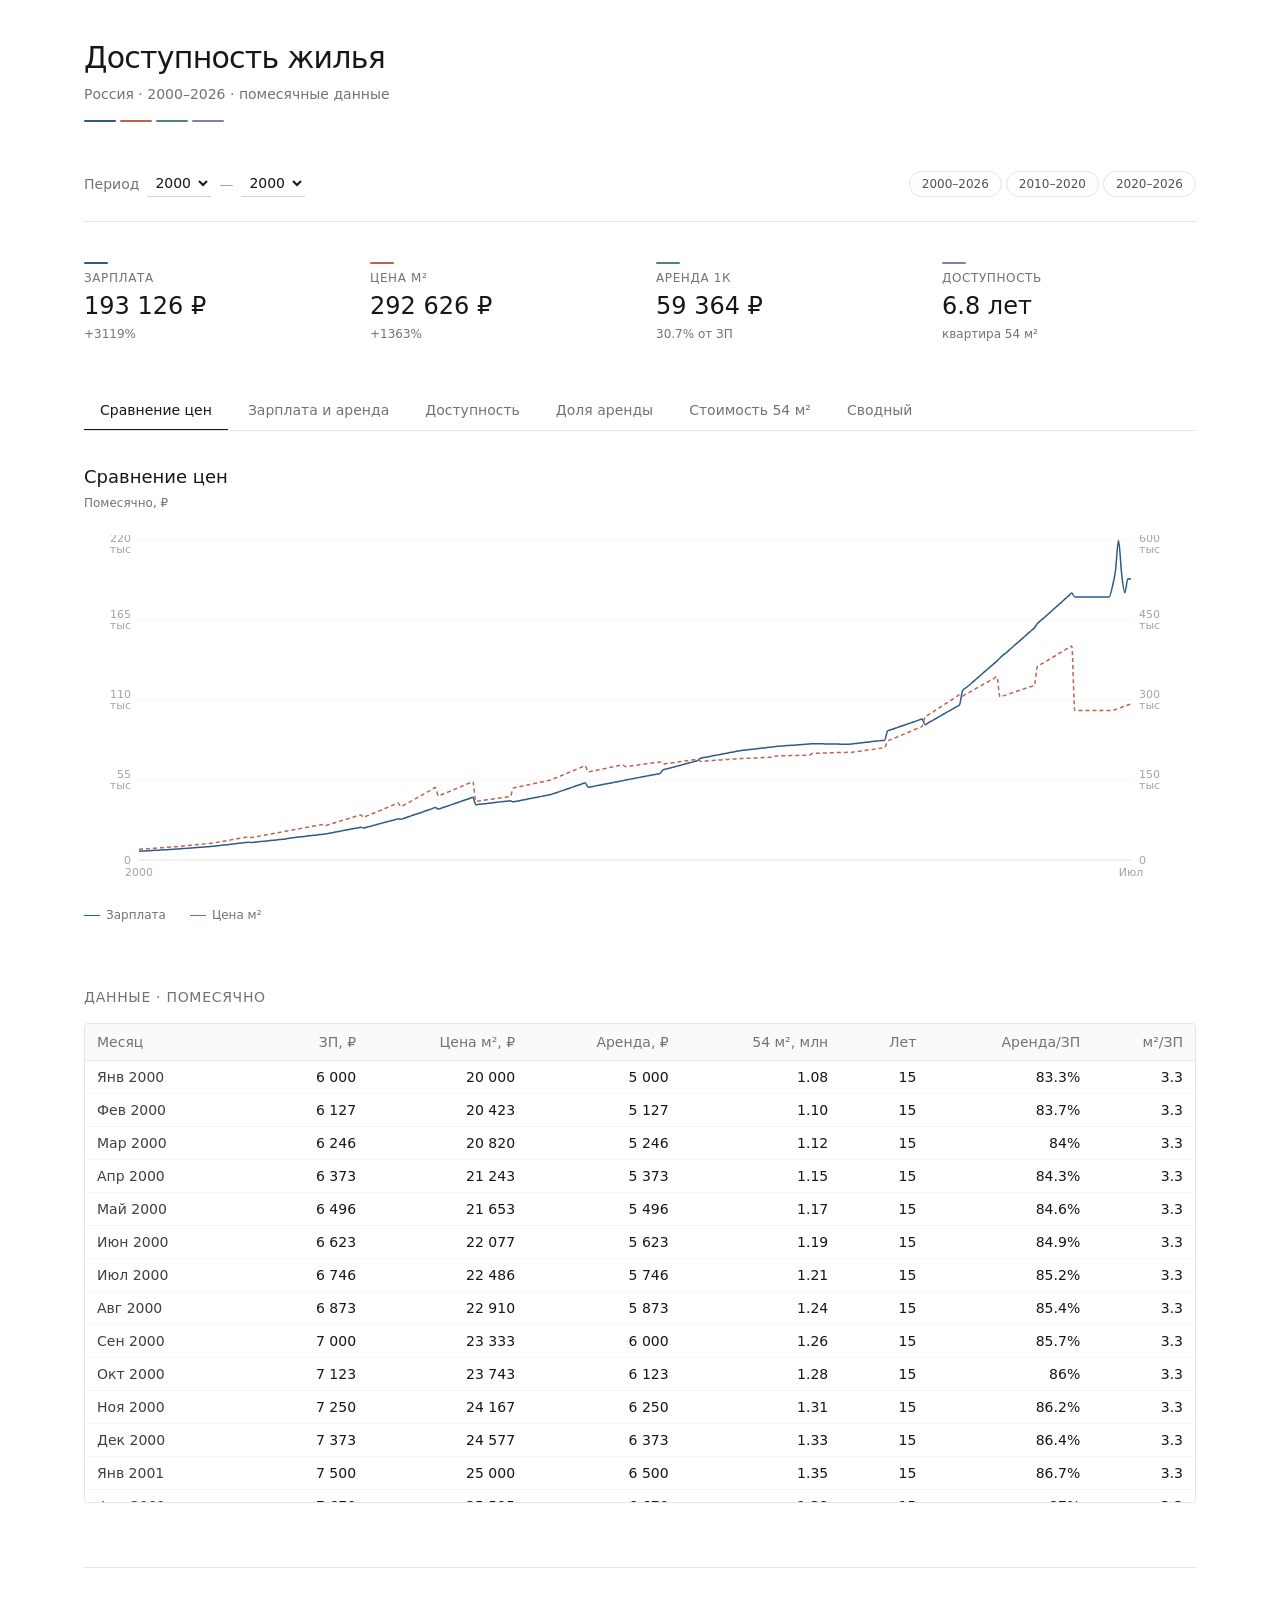
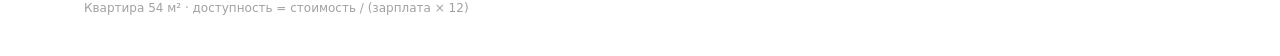
==== commit cb8a4276: "Add housing affordability dashboard with direct IRN value support - docs/assets/index-BvCu2fGX.css: " ====
--- a/docs/index.html
+++ b/docs/index.html
@@ -3,7 +3,7 @@
   <head>
     <meta charset="UTF-8" />
     <meta name="viewport" content="width=device-width, initial-scale=1.0" />
-    <title>Доступность жилья в России · 2000–202</title>
+    <title>Доступность жилья в России · 2000–2026</title>
     <style>
       html, body {
         margin: 0;
@@ -16,7 +16,7 @@
         -webkit-font-smoothing: antialiased;
       }
     </style>
-    <script type="module" crossorigin src="./assets/index-8TYne05n.js"></script>
+    <script type="module" crossorigin src="./assets/index-yjOy4DC0.js"></script>
     <link rel="stylesheet" crossorigin href="./assets/index-BvCu2fGX.css">
   </head>
   <body>
